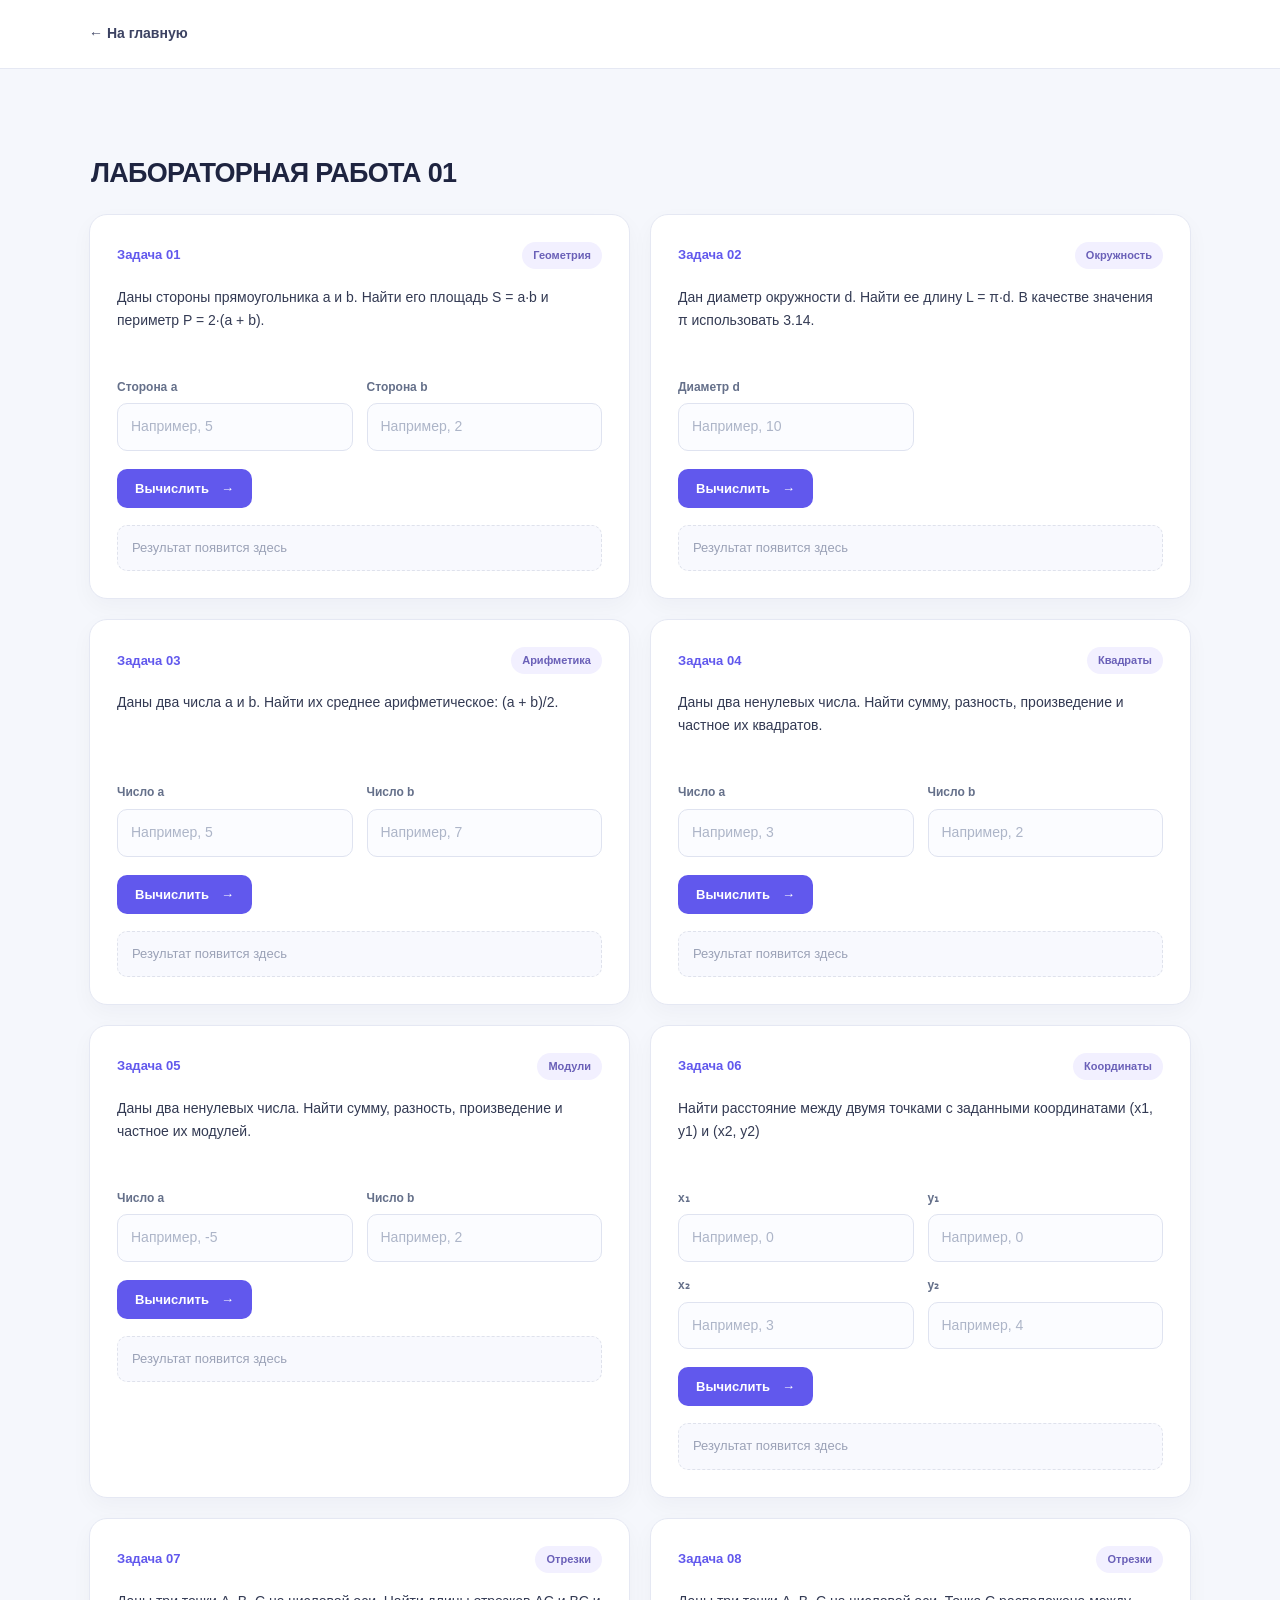
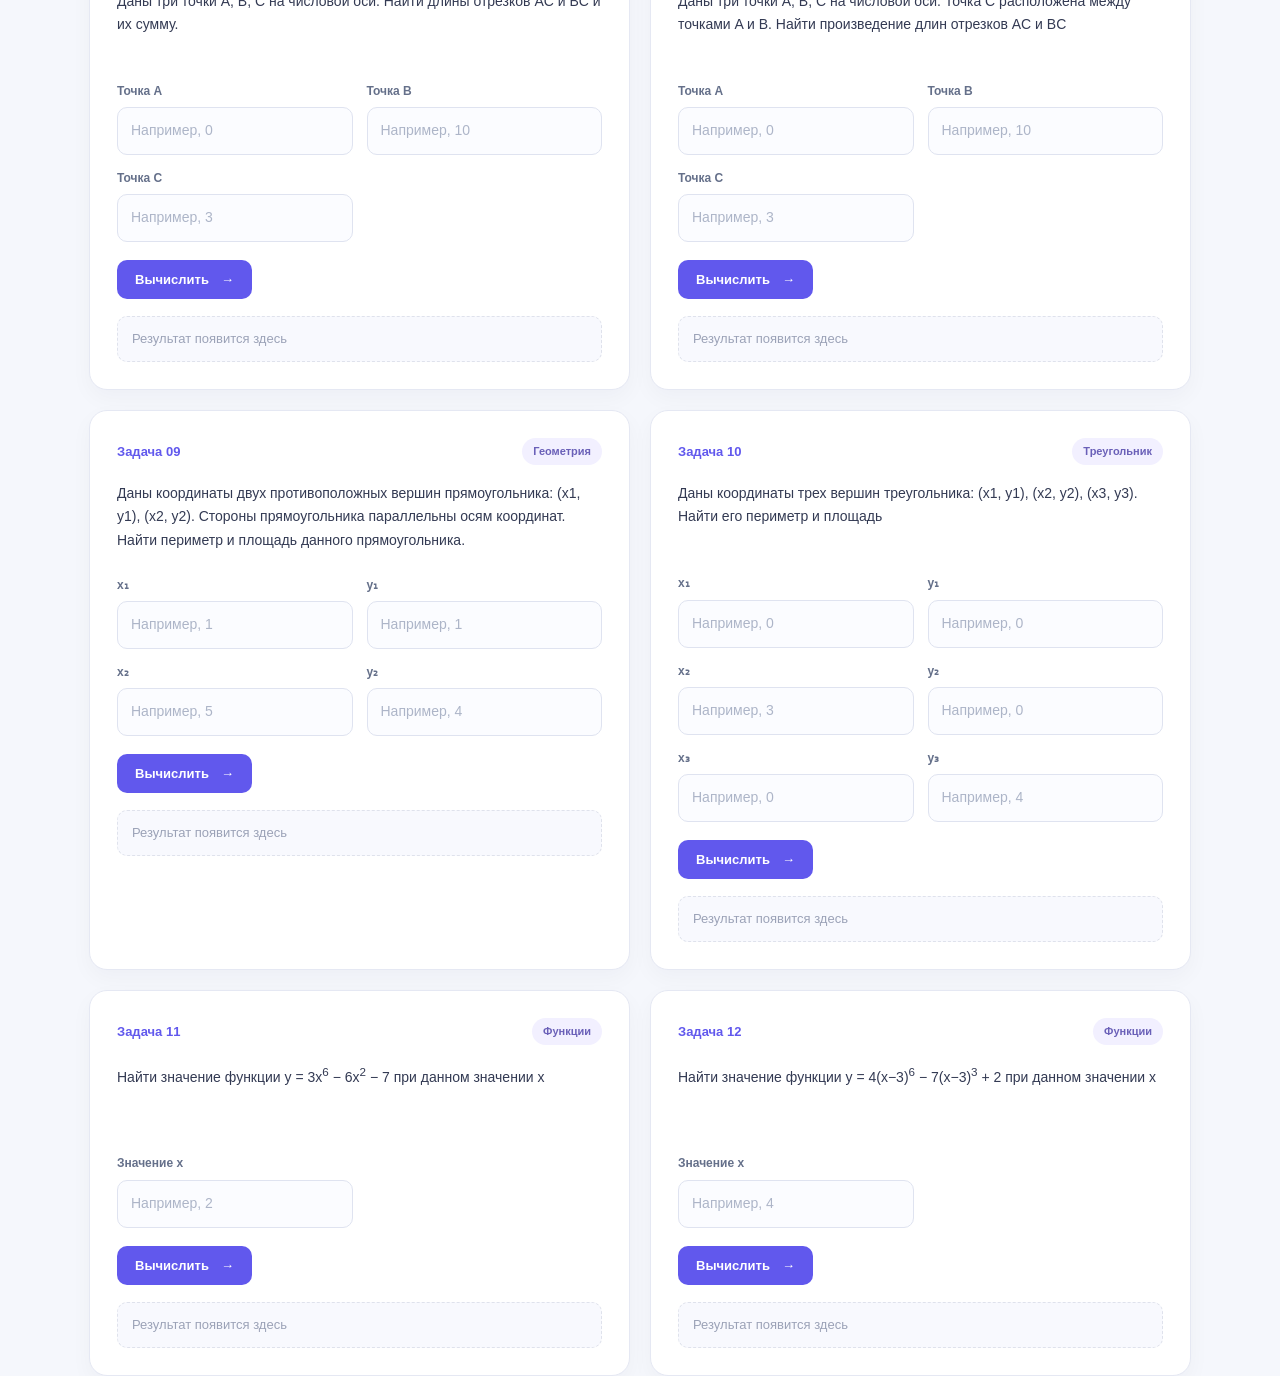
==== lab-01/index.html @ 5190b3f3 "lab1" ====
<!DOCTYPE html>
<html lang="ru">
<head>
  <meta charset="UTF-8">
  <meta name="viewport" content="width=device-width, initial-scale=1.0">
  <title>Лабораторная №1 — Линейные алгоритмы</title>
  <link rel="stylesheet" href="style.css">
  <script src="script.js" defer></script>
</head>
<body>
  <header class="topbar">
    <div class="shell topbar__inner">
      <a class="back-link" href="../index.html"><span aria-hidden="true">←</span> На главную</a>
    </div>
  </header>

  <main class="shell">
    <section class="hero">
      <div class="hero__stats">
      </div>
    </section>

    <div class="section-heading">
      <div>
        <h2>ЛАБОРАТОРНАЯ РАБОТА 01</h2>
      </div>
    </div>

    <section class="task-grid" aria-label="Задачи лабораторной работы">
        <article class="task-card" id="task-1">
          <div class="task-card__meta">
            <span class="task-number">Задача 01</span>
            <span class="task-topic">Геометрия</span>
          </div>
          <p class="condition">Даны стороны прямоугольника a и b. Найти его площадь S = a·b и периметр P = 2·(a + b).</p>
          <form onsubmit="task1(event)">
            <div class="fields">
              <label class="field" for="t1-a">
                <span>Сторона a</span>
                <input id="t1-a" type="number" step="any" placeholder="Например, 5" required>
              </label>
              <label class="field" for="t1-b">
                <span>Сторона b</span>
                <input id="t1-b" type="number" step="any" placeholder="Например, 2" required>
              </label>
            </div>
            <button type="submit">Вычислить <span aria-hidden="true">→</span></button>
            <output class="result" id="result1" aria-live="polite">Результат появится здесь</output>
          </form>
        </article>
        <article class="task-card" id="task-2">
          <div class="task-card__meta">
            <span class="task-number">Задача 02</span>
            <span class="task-topic">Окружность</span>
          </div>
          <p class="condition">Дан диаметр окружности d. Найти ее длину L = π·d. В качестве значения π использовать 3.14.</p>
          <form onsubmit="task2(event)">
            <div class="fields">
              <label class="field" for="t2-d">
                <span>Диаметр d</span>
                <input id="t2-d" type="number" step="any" placeholder="Например, 10" required>
              </label>
            </div>
            <button type="submit">Вычислить <span aria-hidden="true">→</span></button>
            <output class="result" id="result2" aria-live="polite">Результат появится здесь</output>
          </form>
        </article>
        <article class="task-card" id="task-3">
          <div class="task-card__meta">
            <span class="task-number">Задача 03</span>
            <span class="task-topic">Арифметика</span>
          </div>
          <p class="condition">Даны два числа a и b. Найти их среднее арифметическое: (a + b)/2.</p>
          <form onsubmit="task3(event)">
            <div class="fields">
              <label class="field" for="t3-a">
                <span>Число a</span>
                <input id="t3-a" type="number" step="any" placeholder="Например, 5" required>
              </label>
              <label class="field" for="t3-b">
                <span>Число b</span>
                <input id="t3-b" type="number" step="any" placeholder="Например, 7" required>
              </label>
            </div>
            <button type="submit">Вычислить <span aria-hidden="true">→</span></button>
            <output class="result" id="result3" aria-live="polite">Результат появится здесь</output>
          </form>
        </article>
        <article class="task-card" id="task-4">
          <div class="task-card__meta">
            <span class="task-number">Задача 04</span>
            <span class="task-topic">Квадраты</span>
          </div>
          <p class="condition">Даны два ненулевых числа. Найти сумму, разность, произведение и частное их квадратов.</p>
          <form onsubmit="task4(event)">
            <div class="fields">
              <label class="field" for="t4-a">
                <span>Число a</span>
                <input id="t4-a" type="number" step="any" placeholder="Например, 3" required>
              </label>
              <label class="field" for="t4-b">
                <span>Число b</span>
                <input id="t4-b" type="number" step="any" placeholder="Например, 2" required>
              </label>
            </div>
            <button type="submit">Вычислить <span aria-hidden="true">→</span></button>
            <output class="result" id="result4" aria-live="polite">Результат появится здесь</output>
          </form>
        </article>
        <article class="task-card" id="task-5">
          <div class="task-card__meta">
            <span class="task-number">Задача 05</span>
            <span class="task-topic">Модули</span>
          </div>
          <p class="condition">Даны два ненулевых числа. Найти сумму, разность, произведение и частное их модулей.</p>
          <form onsubmit="task5(event)">
            <div class="fields">
              <label class="field" for="t5-a">
                <span>Число a</span>
                <input id="t5-a" type="number" step="any" placeholder="Например, -5" required>
              </label>
              <label class="field" for="t5-b">
                <span>Число b</span>
                <input id="t5-b" type="number" step="any" placeholder="Например, 2" required>
              </label>
            </div>
            <button type="submit">Вычислить <span aria-hidden="true">→</span></button>
            <output class="result" id="result5" aria-live="polite">Результат появится здесь</output>
          </form>
        </article>
        <article class="task-card" id="task-6">
          <div class="task-card__meta">
            <span class="task-number">Задача 06</span>
            <span class="task-topic">Координаты</span>
          </div>
          <p class="condition">Найти расстояние между двумя точками с заданными координатами (x1, y1) и (x2, y2)</p>
          <form onsubmit="task6(event)">
            <div class="fields">
              <label class="field" for="t6-x1">
                <span>x₁</span>
                <input id="t6-x1" type="number" step="any" placeholder="Например, 0" required>
              </label>
              <label class="field" for="t6-y1">
                <span>y₁</span>
                <input id="t6-y1" type="number" step="any" placeholder="Например, 0" required>
              </label>
              <label class="field" for="t6-x2">
                <span>x₂</span>
                <input id="t6-x2" type="number" step="any" placeholder="Например, 3" required>
              </label>
              <label class="field" for="t6-y2">
                <span>y₂</span>
                <input id="t6-y2" type="number" step="any" placeholder="Например, 4" required>
              </label>
            </div>
            <button type="submit">Вычислить <span aria-hidden="true">→</span></button>
            <output class="result" id="result6" aria-live="polite">Результат появится здесь</output>
          </form>
        </article>
        <article class="task-card" id="task-7">
          <div class="task-card__meta">
            <span class="task-number">Задача 07</span>
            <span class="task-topic">Отрезки</span>
          </div>
          <p class="condition">Даны три точки A, B, C на числовой оси. Найти длины отрезков AC и BC и их сумму.</p>
          <form onsubmit="task7(event)">
            <div class="fields">
              <label class="field" for="t7-a">
                <span>Точка A</span>
                <input id="t7-a" type="number" step="any" placeholder="Например, 0" required>
              </label>
              <label class="field" for="t7-b">
                <span>Точка B</span>
                <input id="t7-b" type="number" step="any" placeholder="Например, 10" required>
              </label>
              <label class="field" for="t7-c">
                <span>Точка C</span>
                <input id="t7-c" type="number" step="any" placeholder="Например, 3" required>
              </label>
            </div>
            <button type="submit">Вычислить <span aria-hidden="true">→</span></button>
            <output class="result" id="result7" aria-live="polite">Результат появится здесь</output>
          </form>
        </article>
        <article class="task-card" id="task-8">
          <div class="task-card__meta">
            <span class="task-number">Задача 08</span>
            <span class="task-topic">Отрезки</span>
          </div>
          <p class="condition">Даны три точки A, B, C на числовой оси. Точка C расположена между точками A и B. Найти произведение длин отрезков AC и BC</p>
          <form onsubmit="task8(event)">
            <div class="fields">
              <label class="field" for="t8-a">
                <span>Точка A</span>
                <input id="t8-a" type="number" step="any" placeholder="Например, 0" required>
              </label>
              <label class="field" for="t8-b">
                <span>Точка B</span>
                <input id="t8-b" type="number" step="any" placeholder="Например, 10" required>
              </label>
              <label class="field" for="t8-c">
                <span>Точка C</span>
                <input id="t8-c" type="number" step="any" placeholder="Например, 3" required>
              </label>
            </div>
            <button type="submit">Вычислить <span aria-hidden="true">→</span></button>
            <output class="result" id="result8" aria-live="polite">Результат появится здесь</output>
          </form>
        </article>
        <article class="task-card" id="task-9">
          <div class="task-card__meta">
            <span class="task-number">Задача 09</span>
            <span class="task-topic">Геометрия</span>
          </div>
          <p class="condition">Даны координаты двух противоположных вершин прямоугольника: (x1, y1), (x2, y2). Стороны прямоугольника параллельны осям координат. Найти периметр и площадь данного прямоугольника.</p>
          <form onsubmit="task9(event)">
            <div class="fields">
              <label class="field" for="t9-x1">
                <span>x₁</span>
                <input id="t9-x1" type="number" step="any" placeholder="Например, 1" required>
              </label>
              <label class="field" for="t9-y1">
                <span>y₁</span>
                <input id="t9-y1" type="number" step="any" placeholder="Например, 1" required>
              </label>
              <label class="field" for="t9-x2">
                <span>x₂</span>
                <input id="t9-x2" type="number" step="any" placeholder="Например, 5" required>
              </label>
              <label class="field" for="t9-y2">
                <span>y₂</span>
                <input id="t9-y2" type="number" step="any" placeholder="Например, 4" required>
              </label>
            </div>
            <button type="submit">Вычислить <span aria-hidden="true">→</span></button>
            <output class="result" id="result9" aria-live="polite">Результат появится здесь</output>
          </form>
        </article>
        <article class="task-card" id="task-10">
          <div class="task-card__meta">
            <span class="task-number">Задача 10</span>
            <span class="task-topic">Треугольник</span>
          </div>
          <p class="condition">Даны координаты трех вершин треугольника: (x1, y1), (x2, y2), (x3, y3). Найти его периметр и площадь</p>
          <form onsubmit="task10(event)">
            <div class="fields">
              <label class="field" for="t10-x1">
                <span>x₁</span>
                <input id="t10-x1" type="number" step="any" placeholder="Например, 0" required>
              </label>
              <label class="field" for="t10-y1">
                <span>y₁</span>
                <input id="t10-y1" type="number" step="any" placeholder="Например, 0" required>
              </label>
              <label class="field" for="t10-x2">
                <span>x₂</span>
                <input id="t10-x2" type="number" step="any" placeholder="Например, 3" required>
              </label>
              <label class="field" for="t10-y2">
                <span>y₂</span>
                <input id="t10-y2" type="number" step="any" placeholder="Например, 0" required>
              </label>
              <label class="field" for="t10-x3">
                <span>x₃</span>
                <input id="t10-x3" type="number" step="any" placeholder="Например, 0" required>
              </label>
              <label class="field" for="t10-y3">
                <span>y₃</span>
                <input id="t10-y3" type="number" step="any" placeholder="Например, 4" required>
              </label>
            </div>
            <button type="submit">Вычислить <span aria-hidden="true">→</span></button>
            <output class="result" id="result10" aria-live="polite">Результат появится здесь</output>
          </form>
        </article>
        <article class="task-card" id="task-11">
          <div class="task-card__meta">
            <span class="task-number">Задача 11</span>
            <span class="task-topic">Функции</span>
          </div>
          <p class="condition">Найти значение функции y = 3x<sup>6</sup> − 6x<sup>2</sup> − 7 при данном значении x</p>
          <form onsubmit="task11(event)">
            <div class="fields">
              <label class="field" for="t11-x">
                <span>Значение x</span>
                <input id="t11-x" type="number" step="any" placeholder="Например, 2" required>
              </label>
            </div>
            <button type="submit">Вычислить <span aria-hidden="true">→</span></button>
            <output class="result" id="result11" aria-live="polite">Результат появится здесь</output>
          </form>
        </article>
        <article class="task-card" id="task-12">
          <div class="task-card__meta">
            <span class="task-number">Задача 12</span>
            <span class="task-topic">Функции</span>
          </div>
          <p class="condition">Найти значение функции y = 4(x−3)<sup>6</sup> − 7(x−3)<sup>3</sup> + 2 при данном значении x</p>
          <form onsubmit="task12(event)">
            <div class="fields">
              <label class="field" for="t12-x">
                <span>Значение x</span>
                <input id="t12-x" type="number" step="any" placeholder="Например, 4" required>
              </label>
            </div>
            <button type="submit">Вычислить <span aria-hidden="true">→</span></button>
            <output class="result" id="result12" aria-live="polite">Результат появится здесь</output>
          </form>
        </article>
    </section>
  </main>
</body>
</html>
---- lab-01/style.css ----
/* Стили относятся только к первой лабораторной. */
:root {
  --ink: #1e2440;
  --muted: #68718b;
  --violet: #6158ed;
  --line: #e5e8f3;
  --paper: #fff;
}
* { box-sizing: border-box; }
html { scroll-behavior: smooth; }
body {
  margin: 0;
  color: var(--ink);
  background: #f5f7fc;
  font-family: Inter, -apple-system, BlinkMacSystemFont, "Segoe UI", Arial, sans-serif;
  line-height: 1.55;
}
.shell { max-width: 1150px; margin: 0 auto; padding: 0 24px; }
.topbar { background: #fff; border-bottom: 1px solid var(--line); }
.topbar__inner { min-height: 68px; display: flex; align-items: center; justify-content: space-between; gap: 20px; }
.back-link { color: #3c4262; text-decoration: none; font-size: 14px; font-weight: 650; }
.back-link:hover { color: var(--violet); }
.brand { color: #9a9eb5; font-size: 11px; font-weight: 800; letter-spacing: 2px; }
.brand span { color: var(--violet); padding: 0 4px; }
/* .hero {
  position: relative;
  overflow: hidden;
  padding: 57px 56px 50px;
  margin-top: 28px;
  background: linear-gradient(120deg, #29234e 0%, #4b3c92 58%, #6553c5 100%);
  color: white;
  border-radius: 24px;
  box-shadow: 0 18px 42px rgba(57, 45, 127, .15);
} */
.hero__eyebrow { font-size: 12px; letter-spacing: 2.1px; font-weight: 750; color: #d8cffc; }
.hero h1 { position: relative; z-index: 1; max-width: 680px; font-size: clamp(32px, 4.5vw, 55px); line-height: 1.13; letter-spacing: -1.8px; margin: 17px 0 16px; }
.accent { color: #d6c6ff; }
.hero p { position: relative; z-index: 1; max-width: 580px; color: #e4defc; font-size: 15px; margin: 0; }
.hero__stats { position: relative; z-index: 1; display: flex; align-items: center; flex-wrap: wrap; gap: 18px; margin-top: 32px; font-size: 13px; color: #dbd4f4; }
.hero__stats strong { color: #fff; font-size: 18px; margin-right: 5px; }
.hero__separator { height: 22px; border-left: 1px solid rgba(255,255,255,.32); }
.hero__decor { position: absolute; right: -3px; bottom: -115px; font-size: 270px; font-weight: 900; color: rgba(255,255,255,.055); line-height: 1; letter-spacing: -30px; pointer-events: none; }
.section-heading { display: flex; align-items: end; justify-content: space-between; margin: 48px 2px 19px; }
.section-heading__caption { color: #8178b7; letter-spacing: 2px; font-size: 11px; font-weight: 800; }
.section-heading h2 { font-size: 27px; letter-spacing: -.7px; margin: 4px 0 0; }
.section-heading__count { font-size: 12px; color: var(--muted); }
.task-grid { display: grid; grid-template-columns: repeat(2, minmax(0,1fr)); gap: 20px; }
.task-card { background: var(--paper); border: 1px solid var(--line); border-radius: 18px; padding: 27px; box-shadow: 0 8px 22px rgba(29,36,66,.035); transition: transform .2s, box-shadow .2s; }
.task-card:hover { transform: translateY(-2px); box-shadow: 0 12px 28px rgba(29,36,66,.07); }
.task-card__meta { display: flex; align-items: center; justify-content: space-between; gap: 10px; margin-bottom: 17px; }
.task-number { color: var(--violet); font-size: 13px; font-weight: 800; }
.task-topic { border-radius: 99px; padding: 5px 11px; background: #f2f0ff; color: #6a60b8; font-size: 11px; font-weight: 650; }
.condition { margin: 0 0 24px; font-size: 14px; min-height: 68px; line-height: 1.65; color: #333a53; }
.fields { display: grid; grid-template-columns: repeat(2,minmax(0,1fr)); gap: 14px; margin-bottom: 18px; }
.field { display: flex; flex-direction: column; gap: 7px; font-size: 12px; color: #65708a; font-weight: 700; }
.field input { width: 100%; padding: 12px 13px; min-width: 0; border: 1px solid #dfe3f0; border-radius: 10px; color: #1d2440; background: #fbfcff; font: inherit; font-size: 14px; font-weight: 500; outline: none; }
.field input:focus { border-color: var(--violet); box-shadow: 0 0 0 3px rgba(97,88,237,.12); background: #fff; }
.field input::placeholder { color: #adb5c8; }
.task-card button { display: inline-flex; align-items: center; justify-content: center; gap: 12px; border: 0; border-radius: 10px; padding: 12px 18px; font-size: 13px; font-weight: 750; cursor: pointer; background: var(--violet); color: #fff; }
.task-card button:hover { background: #4e45d6; }
.task-card button:focus-visible { outline: 3px solid #b6adff; outline-offset: 2px; }
.result { display: block; min-height: 45px; margin-top: 17px; padding: 12px 14px; border: 1px dashed #dfe2ec; border-radius: 10px; background: #f8f9fe; color: #9ba2b7; font-size: 13px; white-space: pre-line; }
.result.is-ready { color: #3f388e; background: #f1efff; border-color: #d7d0ff; border-style: solid; font-weight: 650; }
.footer { text-align: center; margin: 40px 0 30px; font-size: 12px; color: #969cb0; }
@media (max-width: 750px) {
  .task-grid { grid-template-columns: 1fr; }
  .hero { padding: 43px 27px; }
  .hero__decor { font-size: 180px; bottom: -65px; }
  .condition { min-height: 0; }
}
@media (max-width: 420px) {
  .shell { padding: 0 15px; }
  .brand { letter-spacing: 1px; font-size: 9px; }
  .task-card { padding: 22px 18px; }
  .fields { gap: 10px; }
  .hero { border-radius: 18px; margin-top: 17px; }
}
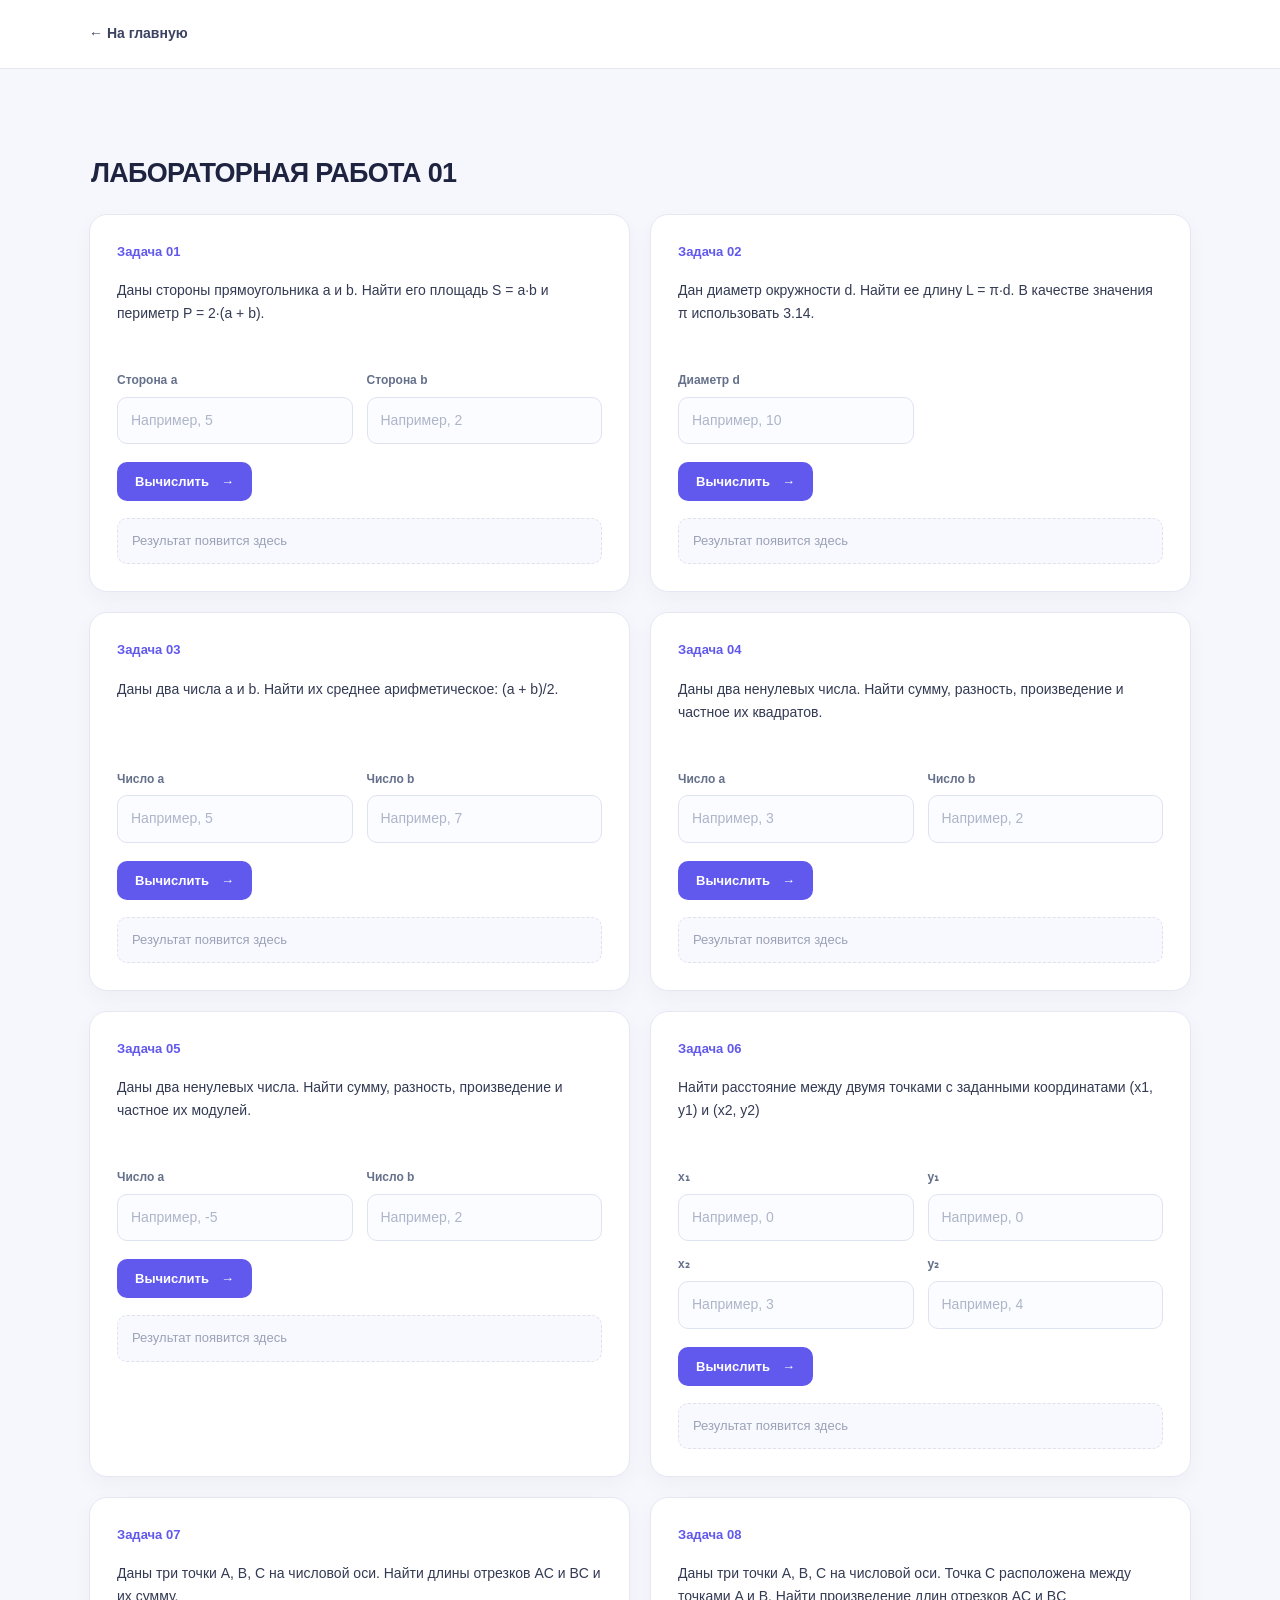
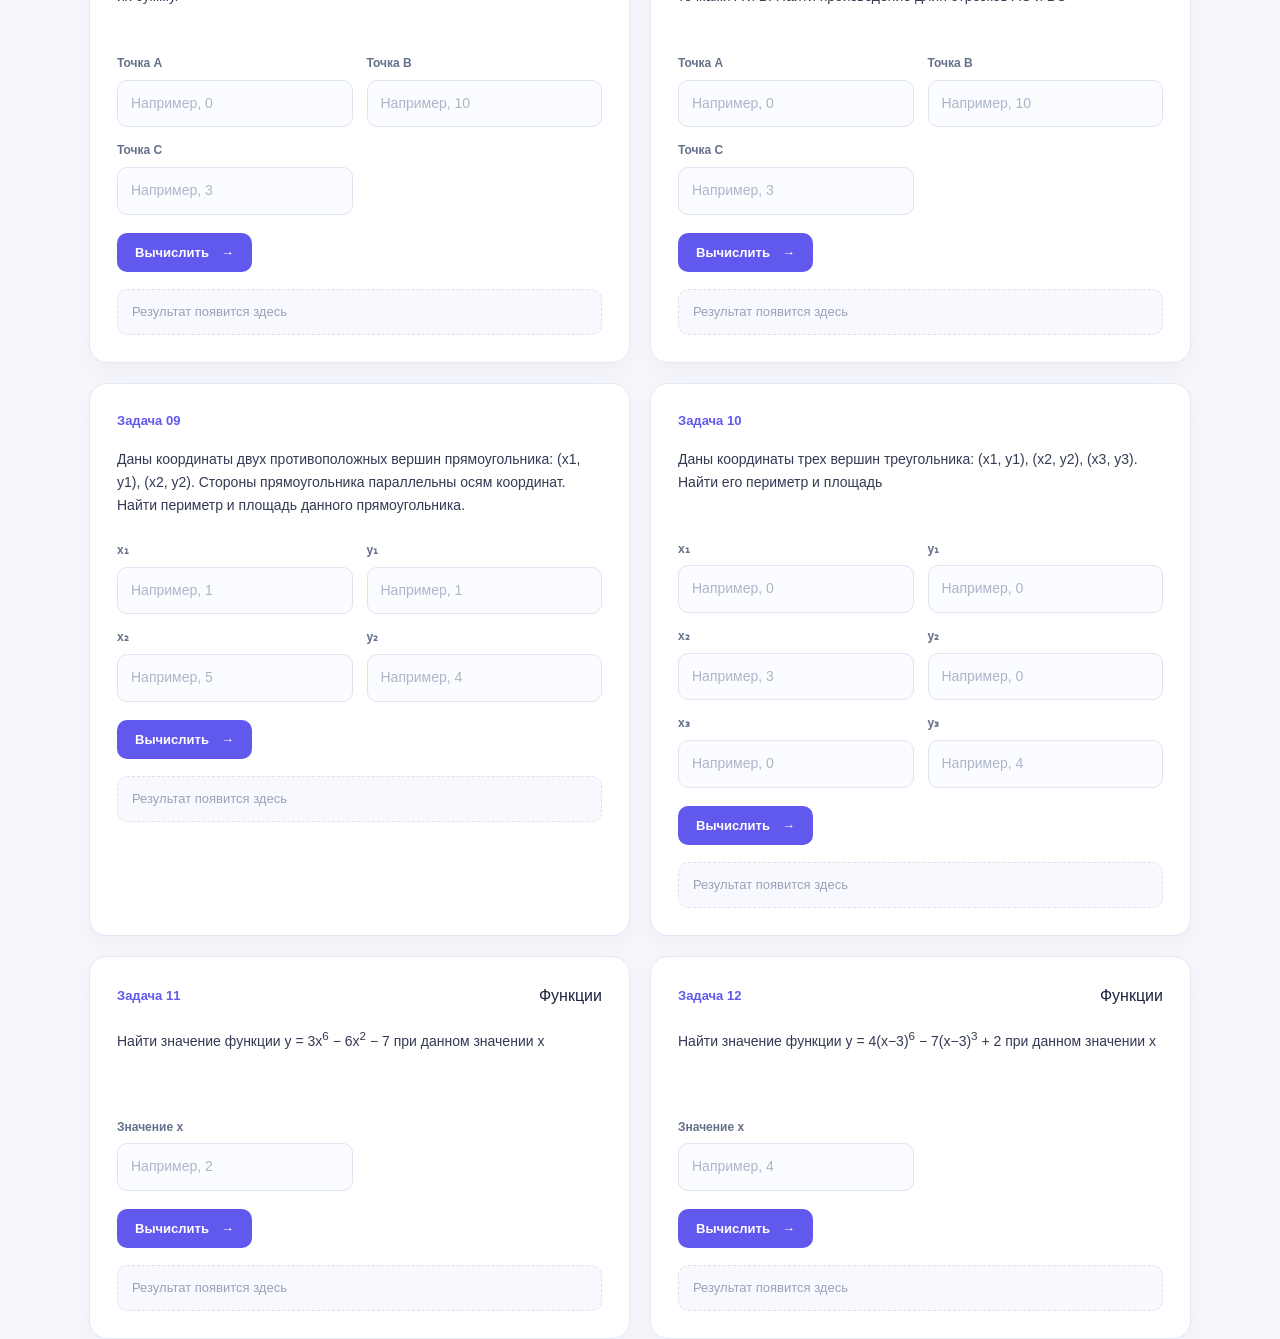
==== commit c508ee58: "lab 02" ====
--- a/lab-01/index.html
+++ b/lab-01/index.html
@@ -31,7 +31,6 @@
         <article class="task-card" id="task-1">
           <div class="task-card__meta">
             <span class="task-number">Задача 01</span>
-            <span class="task-topic">Геометрия</span>
           </div>
           <p class="condition">Даны стороны прямоугольника a и b. Найти его площадь S = a·b и периметр P = 2·(a + b).</p>
           <form onsubmit="task1(event)">
@@ -52,7 +51,6 @@
         <article class="task-card" id="task-2">
           <div class="task-card__meta">
             <span class="task-number">Задача 02</span>
-            <span class="task-topic">Окружность</span>
           </div>
           <p class="condition">Дан диаметр окружности d. Найти ее длину L = π·d. В качестве значения π использовать 3.14.</p>
           <form onsubmit="task2(event)">
@@ -69,7 +67,6 @@
         <article class="task-card" id="task-3">
           <div class="task-card__meta">
             <span class="task-number">Задача 03</span>
-            <span class="task-topic">Арифметика</span>
           </div>
           <p class="condition">Даны два числа a и b. Найти их среднее арифметическое: (a + b)/2.</p>
           <form onsubmit="task3(event)">
@@ -90,7 +87,6 @@
         <article class="task-card" id="task-4">
           <div class="task-card__meta">
             <span class="task-number">Задача 04</span>
-            <span class="task-topic">Квадраты</span>
           </div>
           <p class="condition">Даны два ненулевых числа. Найти сумму, разность, произведение и частное их квадратов.</p>
           <form onsubmit="task4(event)">
@@ -111,7 +107,6 @@
         <article class="task-card" id="task-5">
           <div class="task-card__meta">
             <span class="task-number">Задача 05</span>
-            <span class="task-topic">Модули</span>
           </div>
           <p class="condition">Даны два ненулевых числа. Найти сумму, разность, произведение и частное их модулей.</p>
           <form onsubmit="task5(event)">
@@ -132,7 +127,6 @@
         <article class="task-card" id="task-6">
           <div class="task-card__meta">
             <span class="task-number">Задача 06</span>
-            <span class="task-topic">Координаты</span>
           </div>
           <p class="condition">Найти расстояние между двумя точками с заданными координатами (x1, y1) и (x2, y2)</p>
           <form onsubmit="task6(event)">
@@ -161,7 +155,6 @@
         <article class="task-card" id="task-7">
           <div class="task-card__meta">
             <span class="task-number">Задача 07</span>
-            <span class="task-topic">Отрезки</span>
           </div>
           <p class="condition">Даны три точки A, B, C на числовой оси. Найти длины отрезков AC и BC и их сумму.</p>
           <form onsubmit="task7(event)">
@@ -186,7 +179,6 @@
         <article class="task-card" id="task-8">
           <div class="task-card__meta">
             <span class="task-number">Задача 08</span>
-            <span class="task-topic">Отрезки</span>
           </div>
           <p class="condition">Даны три точки A, B, C на числовой оси. Точка C расположена между точками A и B. Найти произведение длин отрезков AC и BC</p>
           <form onsubmit="task8(event)">
@@ -211,7 +203,6 @@
         <article class="task-card" id="task-9">
           <div class="task-card__meta">
             <span class="task-number">Задача 09</span>
-            <span class="task-topic">Геометрия</span>
           </div>
           <p class="condition">Даны координаты двух противоположных вершин прямоугольника: (x1, y1), (x2, y2). Стороны прямоугольника параллельны осям координат. Найти периметр и площадь данного прямоугольника.</p>
           <form onsubmit="task9(event)">
@@ -240,7 +231,6 @@
         <article class="task-card" id="task-10">
           <div class="task-card__meta">
             <span class="task-number">Задача 10</span>
-            <span class="task-topic">Треугольник</span>
           </div>
           <p class="condition">Даны координаты трех вершин треугольника: (x1, y1), (x2, y2), (x3, y3). Найти его периметр и площадь</p>
           <form onsubmit="task10(event)">
--- a/lab-01/style.css
+++ b/lab-01/style.css
@@ -23,16 +23,7 @@
 .back-link:hover { color: var(--violet); }
 .brand { color: #9a9eb5; font-size: 11px; font-weight: 800; letter-spacing: 2px; }
 .brand span { color: var(--violet); padding: 0 4px; }
-/* .hero {
-  position: relative;
-  overflow: hidden;
-  padding: 57px 56px 50px;
-  margin-top: 28px;
-  background: linear-gradient(120deg, #29234e 0%, #4b3c92 58%, #6553c5 100%);
-  color: white;
-  border-radius: 24px;
-  box-shadow: 0 18px 42px rgba(57, 45, 127, .15);
-} */
+
 .hero__eyebrow { font-size: 12px; letter-spacing: 2.1px; font-weight: 750; color: #d8cffc; }
 .hero h1 { position: relative; z-index: 1; max-width: 680px; font-size: clamp(32px, 4.5vw, 55px); line-height: 1.13; letter-spacing: -1.8px; margin: 17px 0 16px; }
 .accent { color: #d6c6ff; }
@@ -47,10 +38,8 @@
 .section-heading__count { font-size: 12px; color: var(--muted); }
 .task-grid { display: grid; grid-template-columns: repeat(2, minmax(0,1fr)); gap: 20px; }
 .task-card { background: var(--paper); border: 1px solid var(--line); border-radius: 18px; padding: 27px; box-shadow: 0 8px 22px rgba(29,36,66,.035); transition: transform .2s, box-shadow .2s; }
-.task-card:hover { transform: translateY(-2px); box-shadow: 0 12px 28px rgba(29,36,66,.07); }
 .task-card__meta { display: flex; align-items: center; justify-content: space-between; gap: 10px; margin-bottom: 17px; }
 .task-number { color: var(--violet); font-size: 13px; font-weight: 800; }
-.task-topic { border-radius: 99px; padding: 5px 11px; background: #f2f0ff; color: #6a60b8; font-size: 11px; font-weight: 650; }
 .condition { margin: 0 0 24px; font-size: 14px; min-height: 68px; line-height: 1.65; color: #333a53; }
 .fields { display: grid; grid-template-columns: repeat(2,minmax(0,1fr)); gap: 14px; margin-bottom: 18px; }
 .field { display: flex; flex-direction: column; gap: 7px; font-size: 12px; color: #65708a; font-weight: 700; }
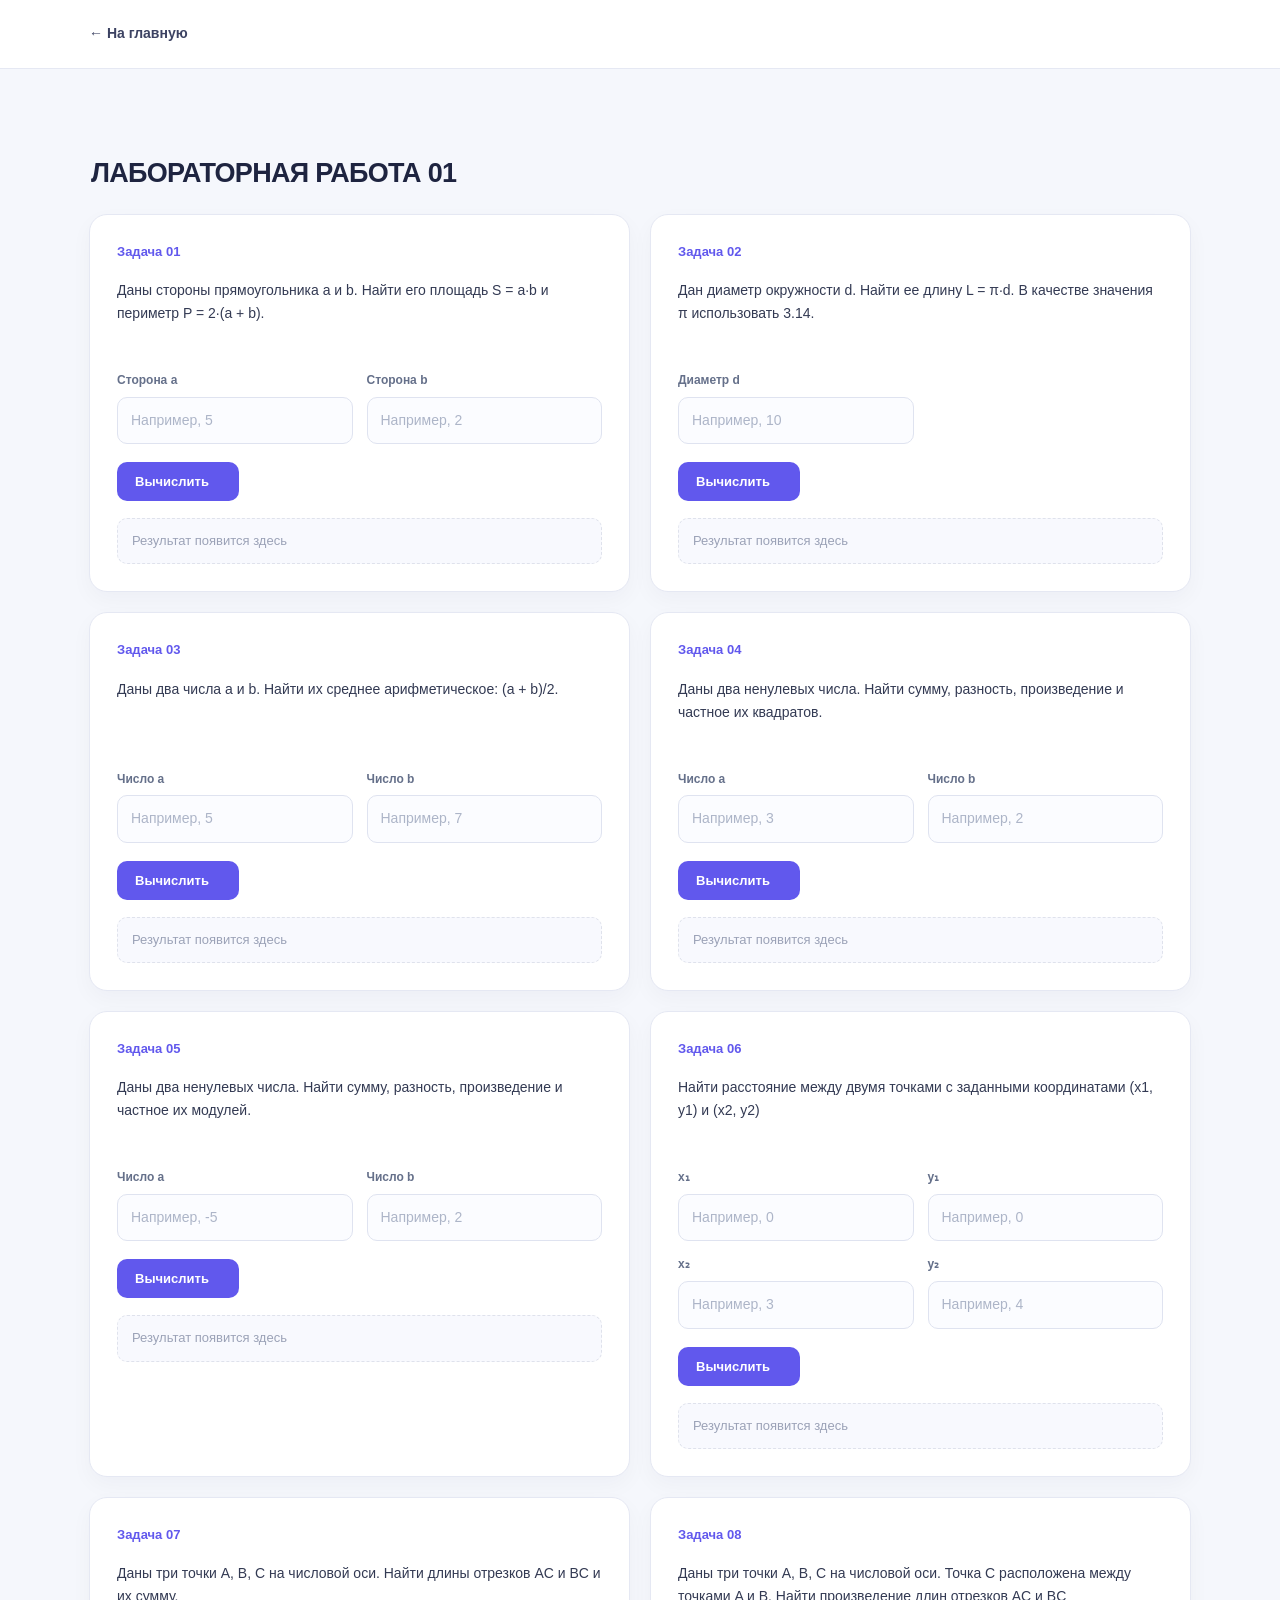
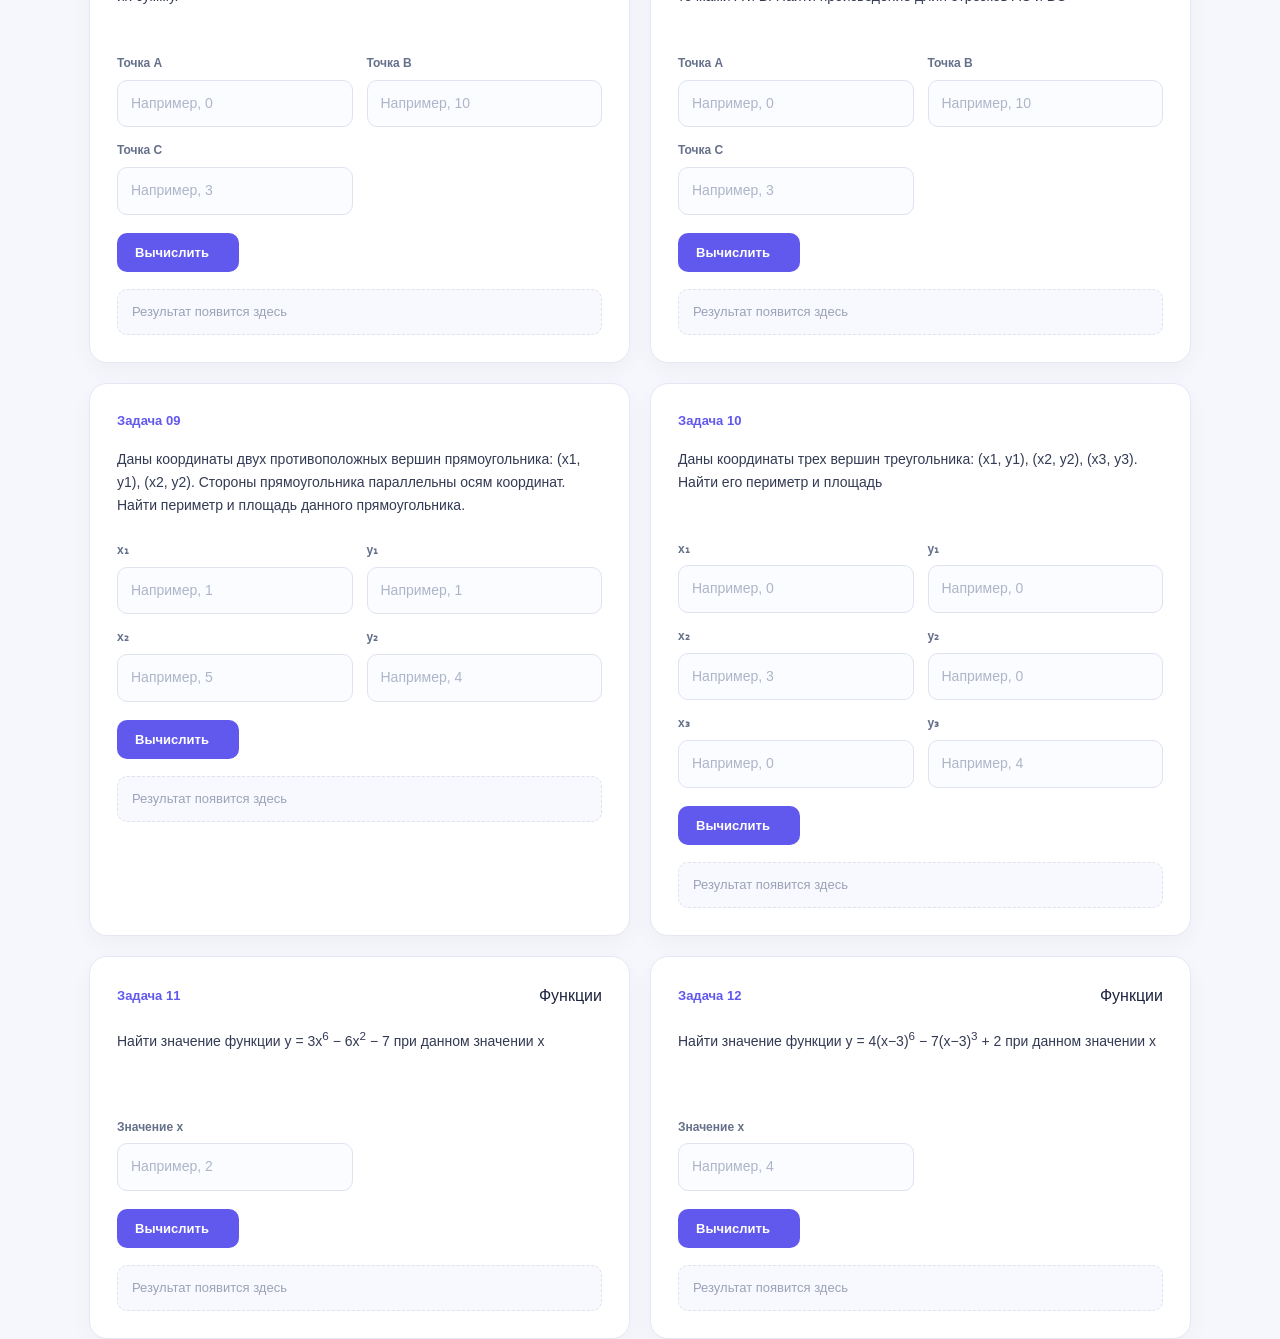
==== commit 524e950d: "lab 04" ====
--- a/lab-01/index.html
+++ b/lab-01/index.html
@@ -44,7 +44,7 @@
                 <input id="t1-b" type="number" step="any" placeholder="Например, 2" required>
               </label>
             </div>
-            <button type="submit">Вычислить <span aria-hidden="true">→</span></button>
+            <button type="submit">Вычислить <span aria-hidden="true"></button>
             <output class="result" id="result1" aria-live="polite">Результат появится здесь</output>
           </form>
         </article>
@@ -60,7 +60,7 @@
                 <input id="t2-d" type="number" step="any" placeholder="Например, 10" required>
               </label>
             </div>
-            <button type="submit">Вычислить <span aria-hidden="true">→</span></button>
+            <button type="submit">Вычислить <span aria-hidden="true"></button>
             <output class="result" id="result2" aria-live="polite">Результат появится здесь</output>
           </form>
         </article>
@@ -80,7 +80,7 @@
                 <input id="t3-b" type="number" step="any" placeholder="Например, 7" required>
               </label>
             </div>
-            <button type="submit">Вычислить <span aria-hidden="true">→</span></button>
+            <button type="submit">Вычислить <span aria-hidden="true"></button>
             <output class="result" id="result3" aria-live="polite">Результат появится здесь</output>
           </form>
         </article>
@@ -100,7 +100,7 @@
                 <input id="t4-b" type="number" step="any" placeholder="Например, 2" required>
               </label>
             </div>
-            <button type="submit">Вычислить <span aria-hidden="true">→</span></button>
+            <button type="submit">Вычислить <span aria-hidden="true"></button>
             <output class="result" id="result4" aria-live="polite">Результат появится здесь</output>
           </form>
         </article>
@@ -120,7 +120,7 @@
                 <input id="t5-b" type="number" step="any" placeholder="Например, 2" required>
               </label>
             </div>
-            <button type="submit">Вычислить <span aria-hidden="true">→</span></button>
+            <button type="submit">Вычислить <span aria-hidden="true"></button>
             <output class="result" id="result5" aria-live="polite">Результат появится здесь</output>
           </form>
         </article>
@@ -148,7 +148,7 @@
                 <input id="t6-y2" type="number" step="any" placeholder="Например, 4" required>
               </label>
             </div>
-            <button type="submit">Вычислить <span aria-hidden="true">→</span></button>
+            <button type="submit">Вычислить <span aria-hidden="true"></button>
             <output class="result" id="result6" aria-live="polite">Результат появится здесь</output>
           </form>
         </article>
@@ -172,7 +172,7 @@
                 <input id="t7-c" type="number" step="any" placeholder="Например, 3" required>
               </label>
             </div>
-            <button type="submit">Вычислить <span aria-hidden="true">→</span></button>
+            <button type="submit">Вычислить <span aria-hidden="true"></button>
             <output class="result" id="result7" aria-live="polite">Результат появится здесь</output>
           </form>
         </article>
@@ -196,7 +196,7 @@
                 <input id="t8-c" type="number" step="any" placeholder="Например, 3" required>
               </label>
             </div>
-            <button type="submit">Вычислить <span aria-hidden="true">→</span></button>
+            <button type="submit">Вычислить <span aria-hidden="true"></button>
             <output class="result" id="result8" aria-live="polite">Результат появится здесь</output>
           </form>
         </article>
@@ -224,7 +224,7 @@
                 <input id="t9-y2" type="number" step="any" placeholder="Например, 4" required>
               </label>
             </div>
-            <button type="submit">Вычислить <span aria-hidden="true">→</span></button>
+            <button type="submit">Вычислить <span aria-hidden="true"></span></button>
             <output class="result" id="result9" aria-live="polite">Результат появится здесь</output>
           </form>
         </article>
@@ -260,7 +260,7 @@
                 <input id="t10-y3" type="number" step="any" placeholder="Например, 4" required>
               </label>
             </div>
-            <button type="submit">Вычислить <span aria-hidden="true">→</span></button>
+            <button type="submit">Вычислить <span aria-hidden="true"></button>
             <output class="result" id="result10" aria-live="polite">Результат появится здесь</output>
           </form>
         </article>
@@ -277,7 +277,7 @@
                 <input id="t11-x" type="number" step="any" placeholder="Например, 2" required>
               </label>
             </div>
-            <button type="submit">Вычислить <span aria-hidden="true">→</span></button>
+            <button type="submit">Вычислить <span aria-hidden="true"></button>
             <output class="result" id="result11" aria-live="polite">Результат появится здесь</output>
           </form>
         </article>
@@ -294,7 +294,7 @@
                 <input id="t12-x" type="number" step="any" placeholder="Например, 4" required>
               </label>
             </div>
-            <button type="submit">Вычислить <span aria-hidden="true">→</span></button>
+            <button type="submit">Вычислить <span aria-hidden="true"></button>
             <output class="result" id="result12" aria-live="polite">Результат появится здесь</output>
           </form>
         </article>
